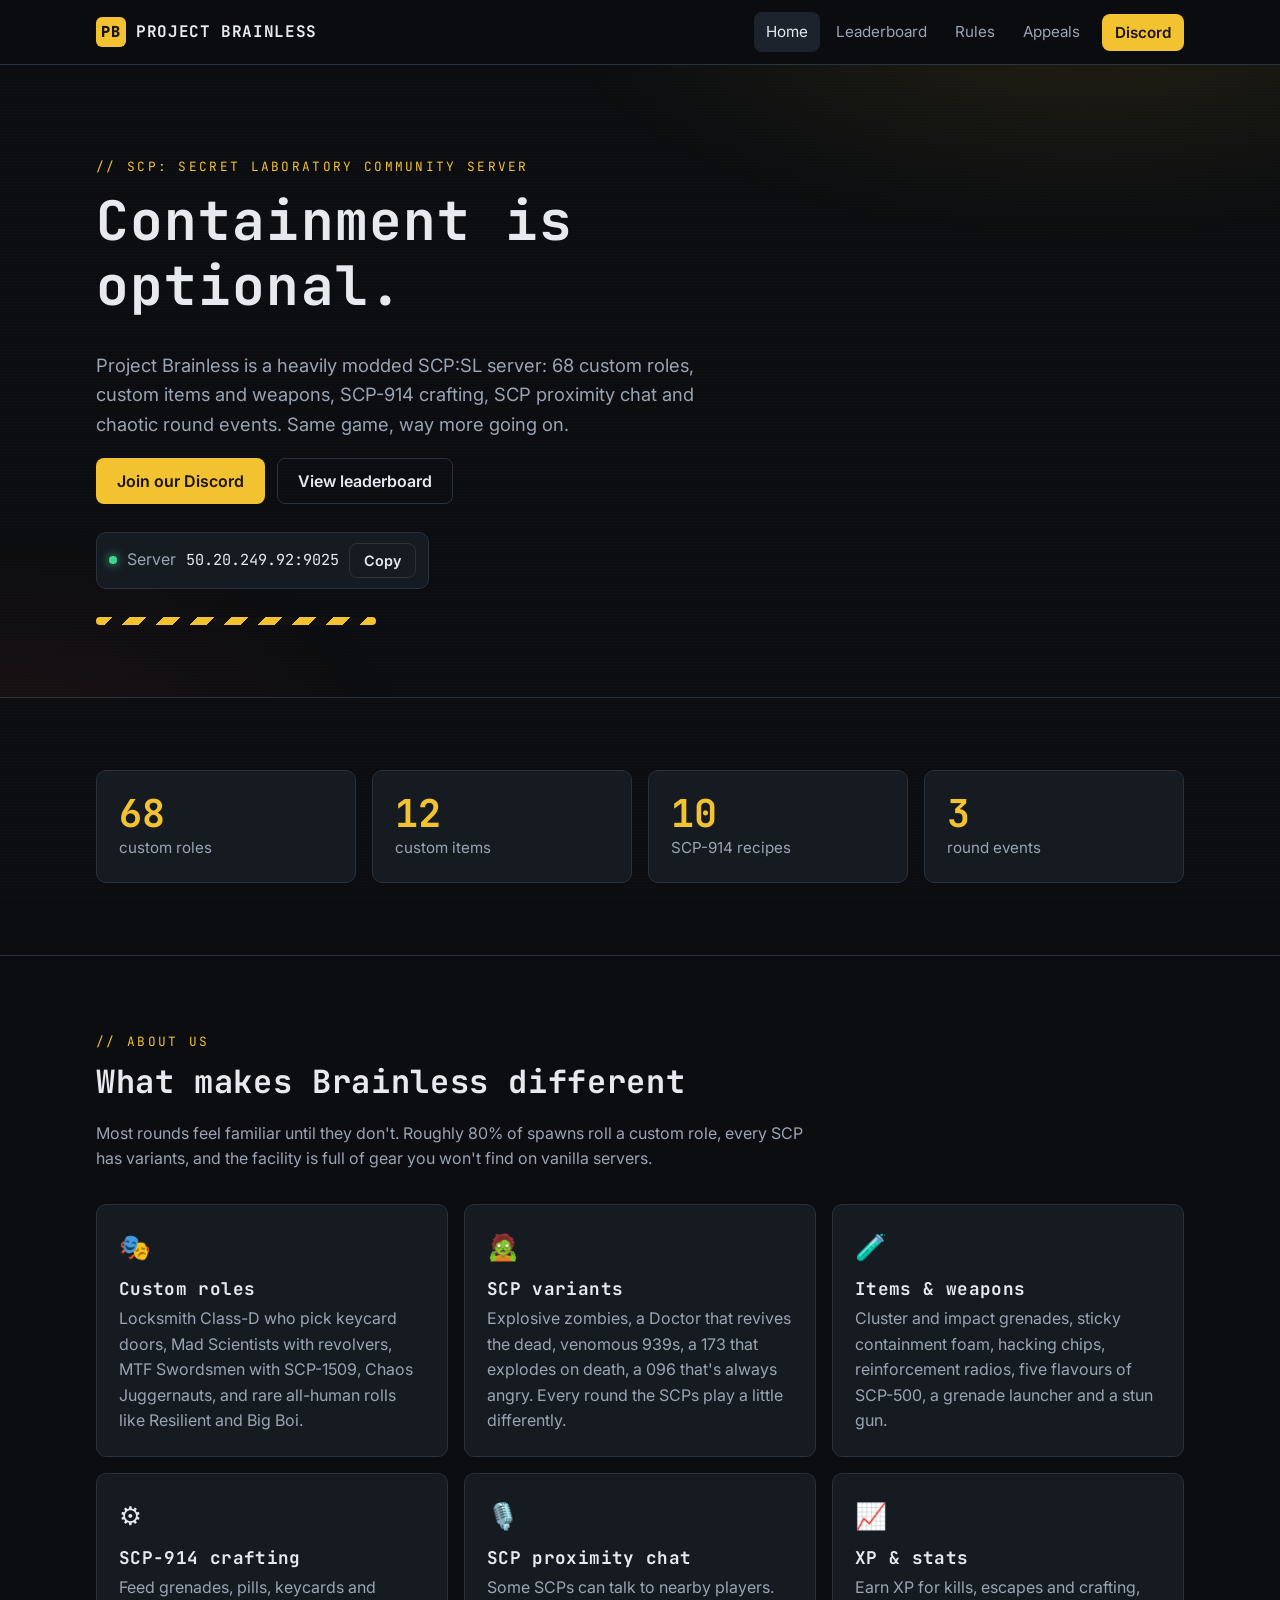
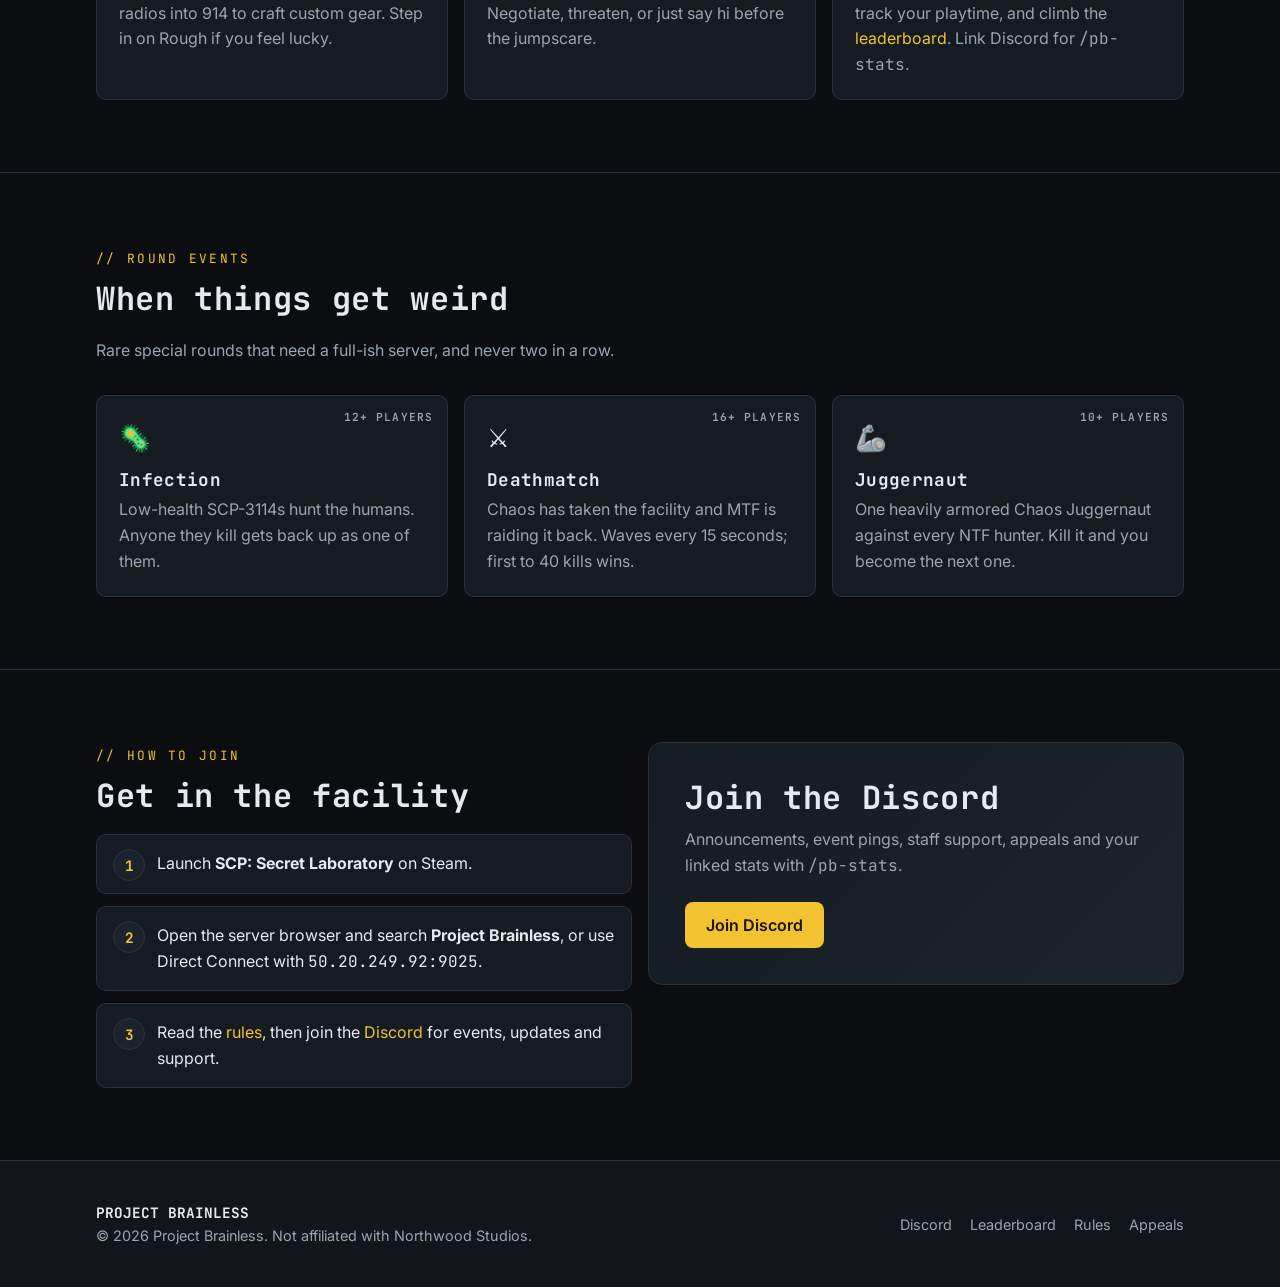
==== public/index.html @ c7797dcd "Deploy as a Cloudflare Workers static site Move the site into public/ and add wrangler.jsonc so 'npx" ====
<!doctype html>
<html lang="en">
<head>
  <meta charset="utf-8">
  <meta name="viewport" content="width=device-width, initial-scale=1">
  <title>Project Brainless — SCP:SL Server</title>
  <meta name="description" content="A heavily modded SCP: Secret Laboratory server with 68 custom roles, custom items, SCP-914 crafting, proximity chat and round events.">
  <meta name="theme-color" content="#0b0d10">
  <meta property="og:title" content="Project Brainless — SCP:SL Server">
  <meta property="og:description" content="A heavily modded SCP: Secret Laboratory server with 68 custom roles, custom items, SCP-914 crafting, proximity chat and round events.">
  <meta property="og:type" content="website">
  <link rel="icon" href="assets/img/favicon.svg" type="image/svg+xml">
  <link rel="preconnect" href="https://fonts.googleapis.com">
  <link rel="preconnect" href="https://fonts.gstatic.com" crossorigin>
  <link href="https://fonts.googleapis.com/css2?family=Inter:wght@400;600;700&family=JetBrains+Mono:wght@400;600;700;800&display=swap" rel="stylesheet">
  <link rel="stylesheet" href="assets/css/site.css">
  <script src="assets/js/config.js" defer></script>
  <script src="assets/js/site.js" defer></script>
</head>
<body>
  <header class="site-header">
    <nav class="wrap nav" aria-label="Main">
      <a class="brand" href="index.html"><span class="brand-mark">PB</span><span>PROJECT BRAINLESS</span></a>
      <button class="nav-toggle" aria-expanded="false" aria-controls="nav-links">Menu</button>
      <div class="nav-links" id="nav-links">
        <a href="index.html">Home</a>
        <a href="leaderboard.html">Leaderboard</a>
        <a href="rules.html">Rules</a>
        <a href="appeals.html">Appeals</a>
        <a class="btn btn-primary btn-sm" data-link="discord" href="#">Discord</a>
      </div>
    </nav>
  </header>
  <main>
    <section class="hero">
      <div class="wrap">
        <span class="eyebrow">// SCP: Secret Laboratory community server</span>
        <h1>Containment is<br>optional.</h1>
        <p class="lead">Project Brainless is a heavily modded SCP:SL server: 68 custom roles, custom items and weapons, SCP-914 crafting, SCP proximity chat and chaotic round events. Same game, way more going on.</p>
        <div class="btn-row">
          <a class="btn btn-primary" data-link="discord" href="#">Join our Discord</a>
          <a class="btn btn-ghost" href="leaderboard.html">View leaderboard</a>
        </div>
        <div class="connect">
          <span class="status-dot" aria-hidden="true"></span>
          <span class="muted">Server</span>
          <code data-config="serverAddress">—</code>
          <button class="btn btn-ghost btn-sm" data-copy="serverAddress" type="button">Copy</button>
        </div>
        <div class="hazard" aria-hidden="true"></div>
      </div>
    </section>

    <section class="block">
      <div class="wrap">
        <div class="grid grid-4">
          <div class="card stat"><b>68</b><span>custom roles</span></div>
          <div class="card stat"><b>12</b><span>custom items</span></div>
          <div class="card stat"><b>10</b><span>SCP-914 recipes</span></div>
          <div class="card stat"><b>3</b><span>round events</span></div>
        </div>
      </div>
    </section>

    <section class="block" id="about">
      <div class="wrap">
        <div class="section-head">
          <span class="eyebrow">// About us</span>
          <h2>What makes Brainless different</h2>
          <p class="muted">Most rounds feel familiar until they don't. Roughly 80% of spawns roll a custom role, every SCP has variants, and the facility is full of gear you won't find on vanilla servers.</p>
        </div>
        <div class="grid grid-3">
          <div class="card"><span class="icon">🎭</span><h3>Custom roles</h3><p class="muted">Locksmith Class-D who pick keycard doors, Mad Scientists with revolvers, MTF Swordsmen with SCP-1509, Chaos Juggernauts, and rare all-human rolls like Resilient and Big Boi.</p></div>
          <div class="card"><span class="icon">🧟</span><h3>SCP variants</h3><p class="muted">Explosive zombies, a Doctor that revives the dead, venomous 939s, a 173 that explodes on death, a 096 that's always angry. Every round the SCPs play a little differently.</p></div>
          <div class="card"><span class="icon">🧪</span><h3>Items & weapons</h3><p class="muted">Cluster and impact grenades, sticky containment foam, hacking chips, reinforcement radios, five flavours of SCP-500, a grenade launcher and a stun gun.</p></div>
          <div class="card"><span class="icon">⚙️</span><h3>SCP-914 crafting</h3><p class="muted">Feed grenades, pills, keycards and radios into 914 to craft custom gear. Step in on Rough if you feel lucky.</p></div>
          <div class="card"><span class="icon">🎙️</span><h3>SCP proximity chat</h3><p class="muted">Some SCPs can talk to nearby players. Negotiate, threaten, or just say hi before the jumpscare.</p></div>
          <div class="card"><span class="icon">📈</span><h3>XP & stats</h3><p class="muted">Earn XP for kills, escapes and crafting, track your playtime, and climb the <a href="leaderboard.html">leaderboard</a>. Link Discord for <code class="mono">/pb-stats</code>.</p></div>
        </div>
      </div>
    </section>

    <section class="block" id="events">
      <div class="wrap">
        <div class="section-head">
          <span class="eyebrow">// Round events</span>
          <h2>When things get weird</h2>
          <p class="muted">Rare special rounds that need a full-ish server, and never two in a row.</p>
        </div>
        <div class="grid grid-3">
          <div class="card tag" data-tag="12+ PLAYERS"><span class="icon">🦠</span><h3>Infection</h3><p class="muted">Low-health SCP-3114s hunt the humans. Anyone they kill gets back up as one of them.</p></div>
          <div class="card tag" data-tag="16+ PLAYERS"><span class="icon">⚔️</span><h3>Deathmatch</h3><p class="muted">Chaos has taken the facility and MTF is raiding it back. Waves every 15 seconds; first to 40 kills wins.</p></div>
          <div class="card tag" data-tag="10+ PLAYERS"><span class="icon">🦾</span><h3>Juggernaut</h3><p class="muted">One heavily armored Chaos Juggernaut against every NTF hunter. Kill it and you become the next one.</p></div>
        </div>
      </div>
    </section>

    <section class="block" id="join">
      <div class="wrap">
        <div class="grid grid-2" style="align-items:start">
          <div>
            <span class="eyebrow">// How to join</span>
            <h2>Get in the facility</h2>
            <ol class="steps">
              <li>Launch <strong>SCP: Secret Laboratory</strong> on Steam.</li>
              <li>Open the server browser and search <strong>Project Brainless</strong>, or use Direct Connect with <code class="mono" data-config="serverAddress">—</code>.</li>
              <li>Read the <a href="rules.html">rules</a>, then join the <a data-link="discord" href="#">Discord</a> for events, updates and support.</li>
            </ol>
          </div>
          <div class="cta">
            <div>
              <h2>Join the Discord</h2>
              <p>Announcements, event pings, staff support, appeals and your linked stats with <code class="mono">/pb-stats</code>.</p>
            </div>
            <a class="btn btn-primary" data-link="discord" href="#">Join Discord</a>
          </div>
        </div>
      </div>
    </section>

  </main>
  <footer class="site-footer">
    <div class="wrap foot">
      <div>
        <div class="mono" style="color:var(--text);font-weight:700">PROJECT BRAINLESS</div>
        <div>© <span data-year></span> Project Brainless. Not affiliated with Northwood Studios.</div>
      </div>
      <div class="foot-links">
        <a data-link="discord" href="#">Discord</a>
        <a href="leaderboard.html">Leaderboard</a>
        <a href="rules.html">Rules</a>
        <a data-link="appeals" href="#">Appeals</a>
      </div>
    </div>
  </footer>
</body>
</html>
---- public/assets/css/site.css ----
/* Project Brainless — facility terminal theme */
:root {
  --bg: #0b0d10;
  --bg-2: #12161b;
  --panel: #161b22;
  --panel-2: #1c232c;
  --line: #2a323d;
  --text: #e6e9ee;
  --muted: #9aa4b2;
  --accent: #f2c230;      /* hazard yellow */
  --accent-ink: #1a1400;
  --danger: #e5484d;
  --ok: #3dd68c;
  --gold: #f2c230;
  --silver: #c4ccd8;
  --bronze: #d08b52;
  --radius: 10px;
  --mono: 'JetBrains Mono', ui-monospace, SFMono-Regular, Menlo, Consolas, monospace;
  --sans: 'Inter', system-ui, -apple-system, 'Segoe UI', Roboto, sans-serif;
  --max: 1120px;
}

* { box-sizing: border-box; }
html { scroll-behavior: smooth; }
body {
  margin: 0;
  background: var(--bg);
  color: var(--text);
  font: 16px/1.6 var(--sans);
  -webkit-font-smoothing: antialiased;
}
body::before { /* faint scanlines */
  content: '';
  position: fixed; inset: 0;
  pointer-events: none;
  background: repeating-linear-gradient(0deg, rgba(255,255,255,.012) 0 1px, transparent 1px 3px);
  z-index: 0;
}
main, header, footer { position: relative; z-index: 1; }
a { color: var(--accent); text-decoration: none; }
a:hover { text-decoration: underline; }
img { max-width: 100%; }
h1, h2, h3 { font-family: var(--mono); letter-spacing: .02em; line-height: 1.2; margin: 0 0 .6em; }
h1 { font-size: clamp(2rem, 5vw, 3.4rem); }
h2 { font-size: clamp(1.4rem, 3vw, 2rem); }
h3 { font-size: 1.1rem; }
p { margin: 0 0 1em; }
.wrap { max-width: var(--max); margin: 0 auto; padding: 0 16px; }
.muted { color: var(--muted); }
.mono { font-family: var(--mono); }
.eyebrow {
  font-family: var(--mono); font-size: .8rem; text-transform: uppercase; letter-spacing: .18em;
  color: var(--accent); margin-bottom: .8em; display: inline-block;
}

/* ── Header / nav ── */
.site-header {
  position: sticky; top: 0; z-index: 10;
  background: rgba(11, 13, 16, .88);
  backdrop-filter: blur(8px);
  border-bottom: 1px solid var(--line);
}
.nav { display: flex; align-items: center; gap: 16px; height: 64px; }
.brand { display: flex; align-items: center; gap: 10px; color: var(--text); font-family: var(--mono); font-weight: 700; letter-spacing: .04em; }
.brand:hover { text-decoration: none; }
.brand-mark {
  width: 30px; height: 30px; border-radius: 6px; display: grid; place-items: center;
  background: var(--accent); color: var(--accent-ink); font-weight: 800; font-size: .95rem;
}
.nav-links { display: flex; gap: 4px; margin-left: auto; align-items: center; }
.nav-links a {
  color: var(--muted); padding: 8px 12px; border-radius: 8px; font-size: .95rem;
}
.nav-links a:hover { color: var(--text); background: var(--panel); text-decoration: none; }
.nav-links a[aria-current="page"] { color: var(--text); background: var(--panel-2); }
.nav-links a.btn-primary, .nav-links a.btn-primary:hover { color: var(--accent-ink); background: var(--accent); margin-left: 6px; }
.nav-links a.btn-primary:hover { background: #ffd34d; }
.nav-toggle {
  display: none; margin-left: auto; background: none; border: 1px solid var(--line); color: var(--text);
  border-radius: 8px; padding: 6px 10px; font: inherit; cursor: pointer;
}

/* ── Buttons ── */
.btn {
  display: inline-flex; align-items: center; gap: 8px; justify-content: center;
  padding: 12px 20px; border-radius: 8px; font-weight: 600; border: 1px solid transparent;
  cursor: pointer; font: 600 1rem var(--sans); transition: transform .08s ease, background .15s ease;
}
.btn:hover { text-decoration: none; transform: translateY(-1px); }
.btn-primary { background: var(--accent); color: var(--accent-ink); }
.btn-primary:hover { background: #ffd34d; }
.btn-ghost { background: transparent; color: var(--text); border-color: var(--line); }
.btn-ghost:hover { background: var(--panel); }
.btn-sm { padding: 8px 14px; font-size: .9rem; }
.btn-row { display: flex; flex-wrap: wrap; gap: 12px; }

/* ── Hero ── */
.hero {
  padding: 88px 0 72px;
  border-bottom: 1px solid var(--line);
  background:
    radial-gradient(900px 400px at 85% -10%, rgba(242,194,48,.10), transparent 60%),
    radial-gradient(700px 400px at 0% 110%, rgba(229,72,77,.08), transparent 60%);
}
.hero p.lead { font-size: 1.15rem; color: var(--muted); max-width: 640px; }
.hazard {
  height: 8px; border-radius: 4px; margin: 28px 0 0; max-width: 280px;
  background: repeating-linear-gradient(-45deg, var(--accent) 0 12px, #111 12px 24px);
}
.connect {
  margin-top: 28px; display: inline-flex; align-items: center; gap: 10px; flex-wrap: wrap;
  background: var(--panel); border: 1px solid var(--line); border-radius: var(--radius); padding: 10px 12px;
}
.connect code { font-family: var(--mono); color: var(--text); font-size: .95rem; }
.status-dot { width: 8px; height: 8px; border-radius: 50%; background: var(--ok); box-shadow: 0 0 10px var(--ok); }

/* ── Sections ── */
section.block { padding: 72px 0; border-bottom: 1px solid var(--line); }
section.block:last-of-type { border-bottom: 0; }
.section-head { max-width: 720px; margin-bottom: 32px; }
.grid { display: grid; gap: 16px; }
.grid-4 { grid-template-columns: repeat(4, 1fr); }
.grid-3 { grid-template-columns: repeat(3, 1fr); }
.grid-2 { grid-template-columns: repeat(2, 1fr); }
.card {
  background: var(--panel); border: 1px solid var(--line); border-radius: var(--radius);
  padding: 22px; position: relative; overflow: hidden;
}
.card h3 { margin-bottom: .4em; }
.card p:last-child { margin-bottom: 0; }
.card .icon { font-size: 1.6rem; margin-bottom: 10px; display: block; }
.card.tag::after {
  content: attr(data-tag); position: absolute; top: 14px; right: 14px;
  font: 600 .7rem var(--mono); letter-spacing: .1em; color: var(--muted);
}
.stat { text-align: left; }
.stat b { display: block; font: 700 2.4rem var(--mono); color: var(--accent); line-height: 1.1; }
.stat span { color: var(--muted); font-size: .95rem; }
.list-clean { list-style: none; padding: 0; margin: 0; }
.list-clean li { padding: 6px 0; border-bottom: 1px dashed var(--line); }
.list-clean li:last-child { border-bottom: 0; }
.steps { counter-reset: step; list-style: none; padding: 0; margin: 0; display: grid; gap: 12px; }
.steps li {
  counter-increment: step; background: var(--panel); border: 1px solid var(--line); border-radius: var(--radius);
  padding: 16px 16px 16px 60px; position: relative;
}
.steps li::before {
  content: counter(step); position: absolute; left: 16px; top: 14px; width: 30px; height: 30px; border-radius: 50%;
  display: grid; place-items: center; background: var(--panel-2); border: 1px solid var(--line);
  font: 700 .9rem var(--mono); color: var(--accent);
}
.cta {
  background: linear-gradient(135deg, var(--panel) 0%, var(--panel-2) 100%);
  border: 1px solid var(--line); border-radius: 14px; padding: 36px;
  display: flex; gap: 24px; align-items: center; justify-content: space-between; flex-wrap: wrap;
}
.cta h2 { margin-bottom: .3em; }
.cta p { margin: 0; color: var(--muted); }

/* ── Page header (inner pages) ── */
.page-head { padding: 56px 0 32px; border-bottom: 1px solid var(--line); }
.page-head p { color: var(--muted); max-width: 680px; margin: 0; }

/* ── Rules ── */
.rules { display: grid; gap: 14px; }
.rules details {
  background: var(--panel); border: 1px solid var(--line); border-radius: var(--radius); overflow: hidden;
}
.rules summary {
  cursor: pointer; padding: 18px 20px; font: 700 1.05rem var(--mono); list-style: none;
  display: flex; align-items: center; gap: 12px;
}
.rules summary::-webkit-details-marker { display: none; }
.rules summary::after { content: '+'; margin-left: auto; color: var(--muted); font-size: 1.3rem; }
.rules details[open] summary::after { content: '−'; }
.rules summary .count { color: var(--muted); font-weight: 400; font-size: .85rem; }
.rules ol { margin: 0; padding: 0 20px 18px 48px; }
.rules ol li { padding: 6px 0; }
.rules ol li strong { color: var(--text); }
.rules ol li span { color: var(--muted); }
.notice {
  border-left: 3px solid var(--accent); background: var(--panel); padding: 16px 18px; border-radius: 0 var(--radius) var(--radius) 0;
}
.notice.danger { border-left-color: var(--danger); }

/* ── Leaderboard ── */
.lb-controls { display: flex; flex-wrap: wrap; gap: 12px; align-items: center; margin-bottom: 16px; }
.seg { display: inline-flex; background: var(--panel); border: 1px solid var(--line); border-radius: 8px; padding: 3px; }
.seg button {
  background: none; border: 0; color: var(--muted); font: 600 .9rem var(--sans); padding: 8px 14px; border-radius: 6px; cursor: pointer;
}
.seg button[aria-pressed="true"] { background: var(--panel-2); color: var(--text); }
.search {
  flex: 1 1 220px; max-width: 320px; background: var(--panel); border: 1px solid var(--line); color: var(--text);
  border-radius: 8px; padding: 10px 12px; font: inherit;
}
.search:focus, .seg button:focus-visible, .btn:focus-visible, .nav-links a:focus-visible { outline: 2px solid var(--accent); outline-offset: 2px; }
.lb-meta { margin-left: auto; color: var(--muted); font-size: .85rem; font-family: var(--mono); }
.podium { display: grid; grid-template-columns: repeat(3, 1fr); gap: 16px; margin-bottom: 20px; }
.podium .card { text-align: center; padding: 26px 18px; }
.podium .medal { font: 800 1.1rem var(--mono); width: 44px; height: 44px; border-radius: 50%; display: grid; place-items: center; margin: 0 auto 12px; color: #111; }
.podium .p1 { border-color: rgba(242,194,48,.55); box-shadow: 0 0 0 1px rgba(242,194,48,.15), 0 10px 40px -20px rgba(242,194,48,.6); }
.podium .p1 .medal { background: var(--gold); }
.podium .p2 .medal { background: var(--silver); }
.podium .p3 .medal { background: var(--bronze); }
.podium .name { font: 700 1.1rem var(--mono); word-break: break-word; }
.podium .sub { color: var(--muted); font-size: .9rem; }
.table-wrap { overflow-x: auto; border: 1px solid var(--line); border-radius: var(--radius); }
table { width: 100%; border-collapse: collapse; background: var(--panel); }
th, td { padding: 12px 16px; text-align: left; white-space: nowrap; }
th { font: 600 .75rem var(--mono); letter-spacing: .12em; text-transform: uppercase; color: var(--muted); background: var(--bg-2); border-bottom: 1px solid var(--line); }
td { border-bottom: 1px solid var(--line); }
tr:last-child td { border-bottom: 0; }
td.num, th.num { text-align: right; font-family: var(--mono); }
td.rank { font-family: var(--mono); color: var(--muted); width: 64px; }
tr.r1 td.rank { color: var(--gold); font-weight: 700; }
tr.r2 td.rank { color: var(--silver); font-weight: 700; }
tr.r3 td.rank { color: var(--bronze); font-weight: 700; }
.lvl { display: inline-block; font: 600 .8rem var(--mono); padding: 2px 8px; border-radius: 999px; background: var(--panel-2); border: 1px solid var(--line); }
.banner { margin-bottom: 16px; }
.empty { padding: 40px; text-align: center; color: var(--muted); }

/* ── Footer ── */
.site-footer { padding: 40px 0; color: var(--muted); font-size: .9rem; border-top: 1px solid var(--line); background: var(--bg-2); }
.foot { display: flex; flex-wrap: wrap; gap: 16px 32px; justify-content: space-between; align-items: center; }
.foot-links { display: flex; gap: 18px; flex-wrap: wrap; }
.foot-links a { color: var(--muted); }
.foot-links a:hover { color: var(--text); }

.toast {
  position: fixed; bottom: 20px; left: 50%; transform: translateX(-50%) translateY(20px); opacity: 0;
  background: var(--panel-2); border: 1px solid var(--line); color: var(--text); padding: 10px 16px; border-radius: 8px;
  transition: all .2s ease; z-index: 50; font-size: .9rem;
}
.toast.show { opacity: 1; transform: translateX(-50%) translateY(0); }

/* ── Responsive ── */
@media (max-width: 900px) {
  .grid-4 { grid-template-columns: repeat(2, 1fr); }
  .grid-3 { grid-template-columns: 1fr 1fr; }
}
@media (max-width: 680px) {
  .nav-toggle { display: inline-block; }
  .nav-links {
    display: none; position: absolute; top: 64px; left: 0; right: 0; flex-direction: column; align-items: stretch;
    background: var(--bg-2); border-bottom: 1px solid var(--line); padding: 8px 16px 16px;
  }
  .nav-links.open { display: flex; }
  .nav-links a { padding: 12px; }
  .nav-links a.btn-primary { margin: 6px 0 0; }
  .grid-3, .grid-2 { grid-template-columns: 1fr; }
  .podium { grid-template-columns: 1fr; }
  .hero { padding: 56px 0 48px; }
  section.block { padding: 52px 0; }
  .cta { padding: 24px; }
  .lb-meta { margin-left: 0; width: 100%; }
  th, td { padding: 10px 12px; }
  .hide-sm { display: none; }
}
@media (prefers-reduced-motion: reduce) {
  html { scroll-behavior: auto; }
  .btn, .toast { transition: none; }
}
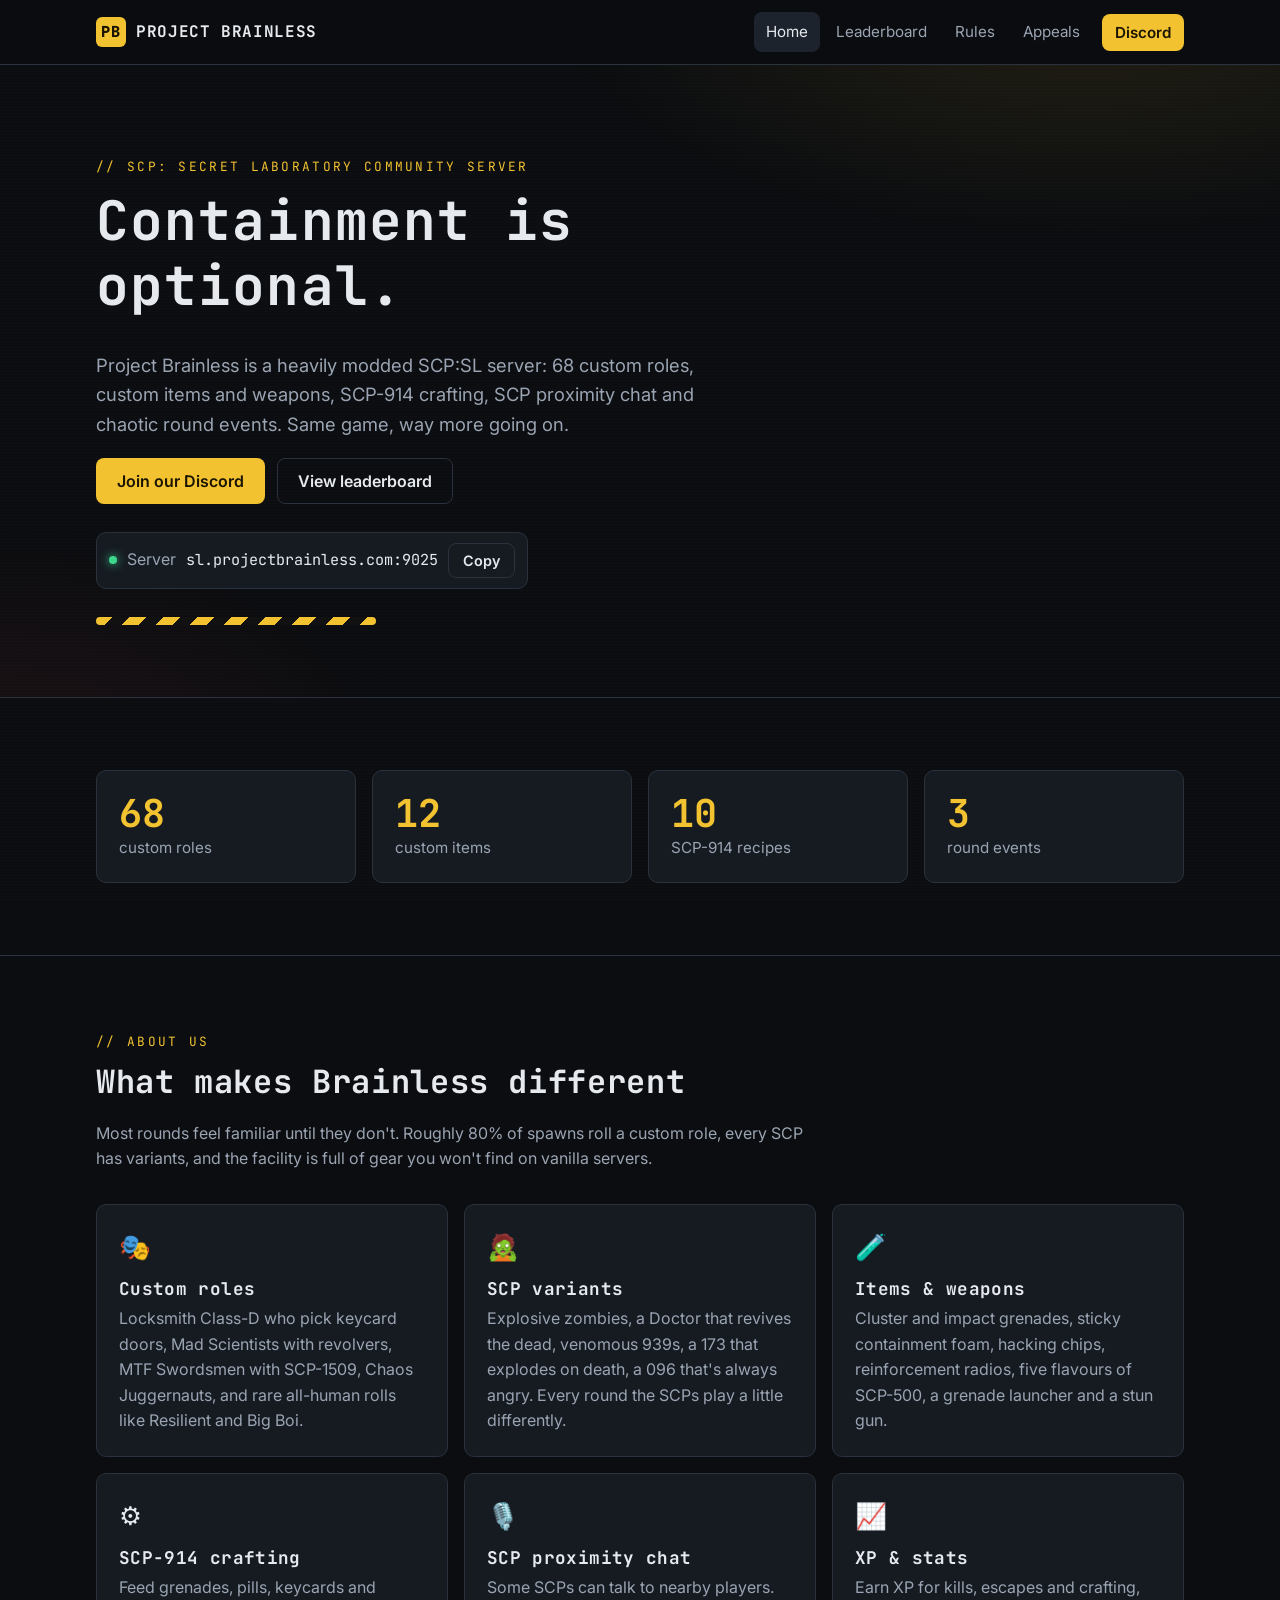
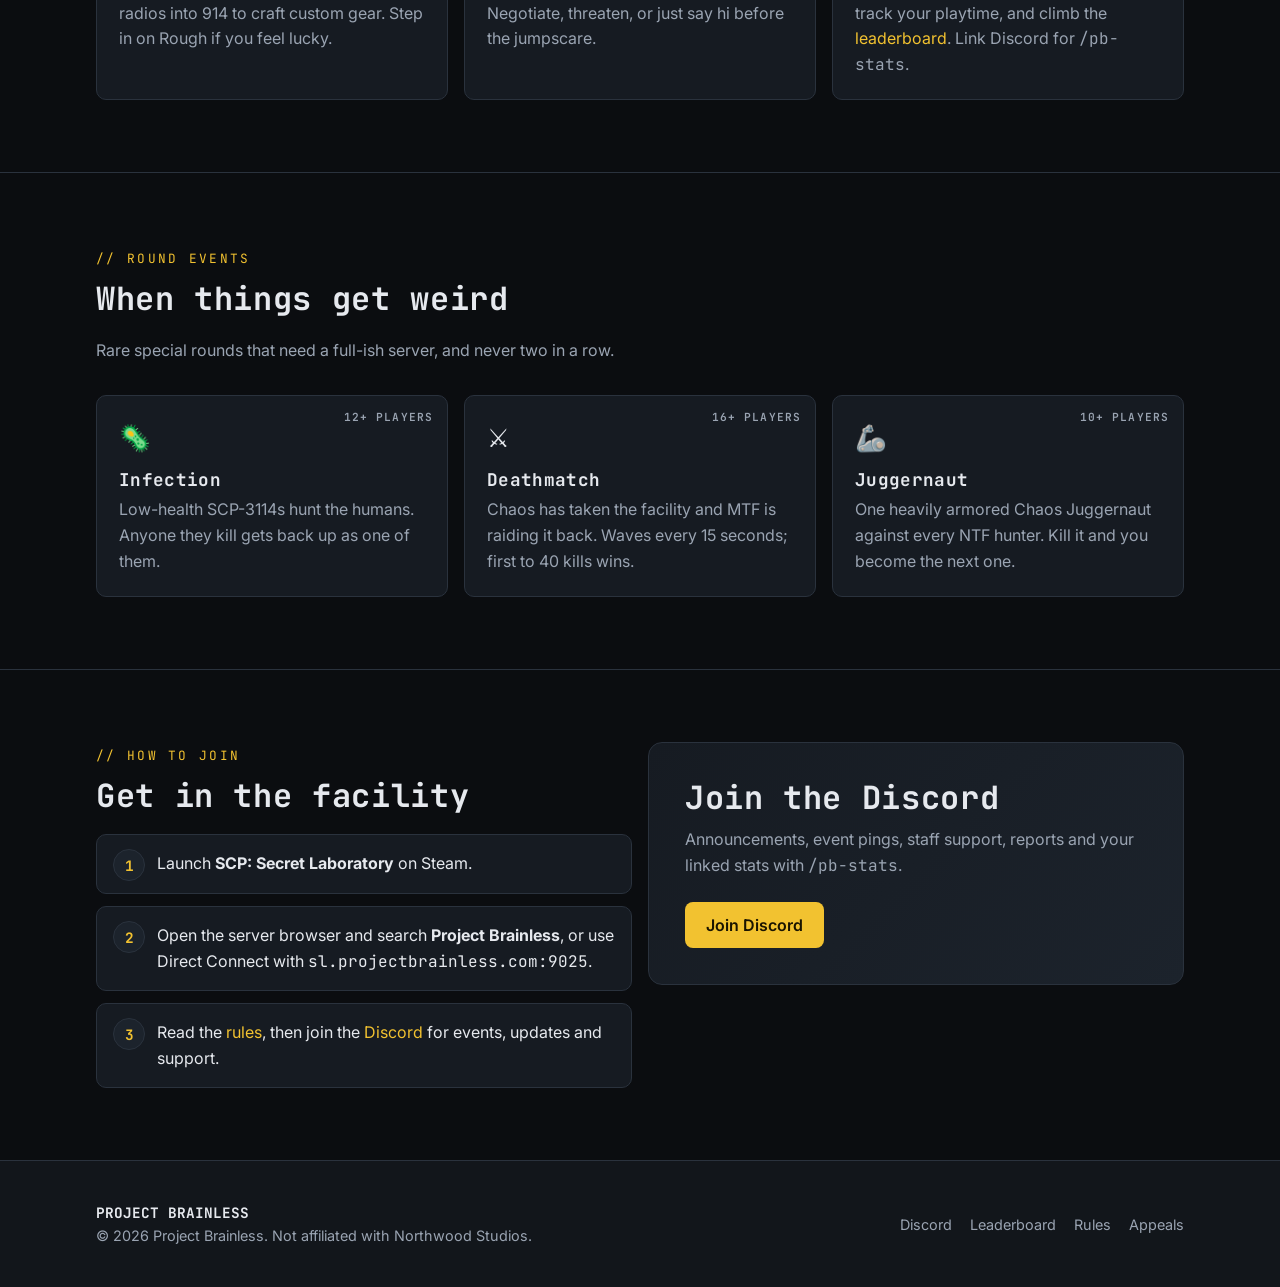
==== commit 6e406848: "Home page: appeals live in the separate appeals Discord Co-Authored-By: Claude Opus 5.5 <noreply@ant" ====
--- a/public/index.html
+++ b/public/index.html
@@ -110,7 +110,7 @@
           <div class="cta">
             <div>
               <h2>Join the Discord</h2>
-              <p>Announcements, event pings, staff support, appeals and your linked stats with <code class="mono">/pb-stats</code>.</p>
+              <p>Announcements, event pings, staff support, reports and your linked stats with <code class="mono">/pb-stats</code>.</p>
             </div>
             <a class="btn btn-primary" data-link="discord" href="#">Join Discord</a>
           </div>
--- a/public/assets/css/site.css
+++ b/public/assets/css/site.css
@@ -22,6 +22,7 @@
 
 * { box-sizing: border-box; }
 html { scroll-behavior: smooth; }
+[id] { scroll-margin-top: 84px; }
 body {
   margin: 0;
   background: var(--bg);
